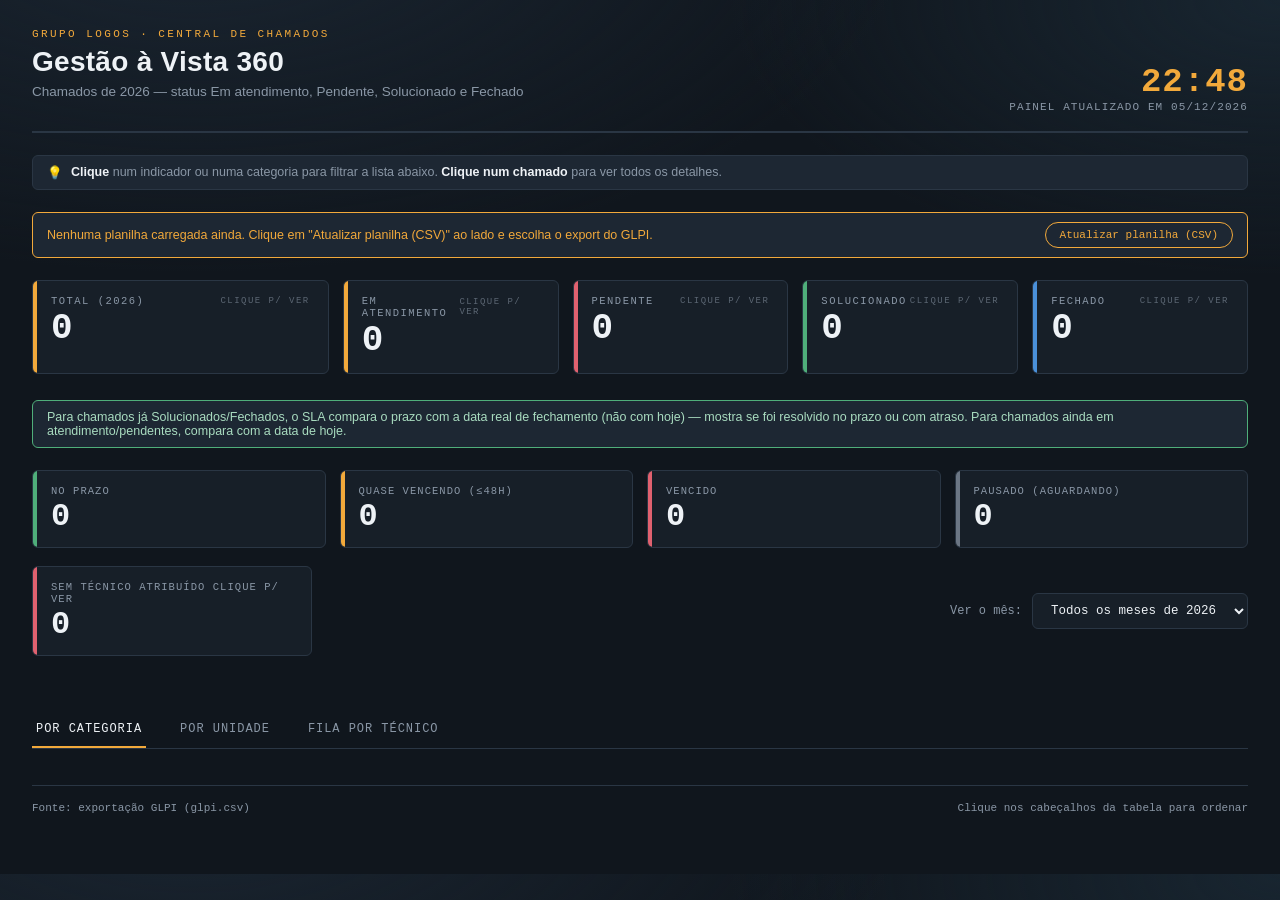
==== index.html @ e7ad9d47 "[FEAT] Atualização de arquivos principais" ====
<!DOCTYPE html>
<html lang="pt-BR">
<head>
    <meta charset="UTF-8">
    <meta name="viewport" content="width=device-width, initial-scale=1.0">
    <title>Gestão à Vista 360 · Central de Chamados</title>
    <!-- Importa o arquivo de estilos externo -->
    <link rel="stylesheet" href="assets/style.css">
</head>
<body>

<header>
  <div>
    <p class="brand-eyebrow">Grupo Logos · Central de Chamados</p>
    <h1>Gestão à Vista 360</h1>
    <p class="subtitle">Chamados de 2026 — status Em atendimento, Pendente, Solucionado e Fechado</p>
  </div>
  <div class="board-clock">
    <div class="big" id="clock">--:--</div>
    <div class="small" id="dateline">carregando</div>
  </div>
</header>

<div class="hint">💡 <span><b>Clique</b> num indicador ou numa categoria para filtrar a lista abaixo. <b>Clique num chamado</b> para ver todos os detalhes.</span></div>
<div class="hint" id="dados-atualizados" style="color:var(--amber); border-color:var(--amber); display:flex; justify-content:space-between; align-items:center; gap:14px; flex-wrap:wrap;">
  <span id="dados-atualizados-texto">Carregando...</span>
  <span style="display:flex; align-items:center; gap:8px;">
    <input type="file" id="input-csv" accept=".csv" style="display:none;">
    <button id="btn-escolher-csv" style="background:var(--panel-2); border:1px solid var(--amber); color:var(--amber); font-family:var(--mono); font-size:11px; padding:6px 14px; border-radius:20px; cursor:pointer; white-space:nowrap;">Atualizar planilha (CSV)</button>
  </span>
</div>

<div class="kpi-strip">
  <div class="kpi total" data-status="__all__">
    <div class="label">Total (2026) <span class="tap">clique p/ ver</span></div>
    <div class="value" id="kpi-total">0</div>
  </div>
  <div class="kpi atend" data-status="Em atendimento (atribuído)">
    <div class="label">Em atendimento <span class="tap">clique p/ ver</span></div>
    <div class="value" id="kpi-atend">0</div>
  </div>
  <div class="kpi pend" data-status="Pendente">
    <div class="label">Pendente <span class="tap">clique p/ ver</span></div>
    <div class="value" id="kpi-pend">0</div>
  </div>
  <div class="kpi solved" data-status="Solucionado">
    <div class="label">Solucionado <span class="tap">clique p/ ver</span></div>
    <div class="value" id="kpi-solved">0</div>
  </div>
  <div class="kpi closed" data-status="Fechado">
    <div class="label">Fechado <span class="tap">clique p/ ver</span></div>
    <div class="value" id="kpi-closed">0</div>
  </div>
</div>

<div class="hint" style="border-color:var(--st-solved); color:#a9dcc0; margin-top:14px;">
  Para chamados já Solucionados/Fechados, o SLA compara o prazo com a data real de fechamento (não com hoje) — mostra se foi resolvido no prazo ou com atraso. Para chamados ainda em atendimento/pendentes, compara com a data de hoje.
</div>

<div class="sla-strip">
  <div class="sla-kpi ok" data-sla="ok">
    <div class="label">No prazo</div>
    <div class="value" id="sla-ok">0</div>
  </div>
  <div class="sla-kpi warn" data-sla="warn">
    <div class="label">Quase vencendo (≤48h)</div>
    <div class="value" id="sla-warn">0</div>
  </div>
  <div class="sla-kpi crit" data-sla="crit">
    <div class="label">Vencido</div>
    <div class="value" id="sla-crit">0</div>
  </div>
  <div class="sla-kpi paused" data-sla="paused">
    <div class="label">Pausado (aguardando)</div>
    <div class="value" id="sla-paused">0</div>
  </div>
</div>

<div class="atrib-mes-row">
  <div class="sla-kpi crit" id="kpi-sem-tecnico-card" style="max-width:280px;">
    <div class="label">Sem técnico atribuído <span class="tap">clique p/ ver</span></div>
    <div class="value" id="kpi-sem-tecnico">0</div>
  </div>
  <div class="mes-picker">
    <label for="filtro-mes">Ver o mês:</label>
    <select id="filtro-mes"><option value="">Todos os meses de 2026</option></select>
  </div>
</div>

<div class="category-grid" id="category-grid"></div>

<div class="filter-bar" id="filter-bar">
  <span>Filtrando por:</span>
  <span class="chip" id="chip-cat" style="display:none"></span>
  <span class="chip" id="chip-status" style="display:none"></span>
  <span class="chip" id="chip-sla" style="display:none"></span>
  <span class="chip" id="chip-atrib" style="display:none"></span>
  <button id="clear-filters">Limpar filtro ✕</button>
</div>

<div class="view-tabs">
  <button class="on" data-view="categoria">Por categoria</button>
  <button data-view="unidade">Por unidade</button>
  <button data-view="tecnico">Fila por técnico</button>
</div>

<div class="view on" id="view-categoria">
  <div id="sections"></div>
</div>

<div class="view" id="view-unidade">
  <div class="category-grid" id="unidade-cards"></div>
  <div id="unidade-sections" style="margin-top:22px;"></div>
</div>

<div class="view" id="view-tecnico">
  <div class="queue-legend">
    <span><i style="background:var(--st-pend)"></i>Prioridade Alta</span>
    <span><i style="background:var(--st-atend)"></i>Prioridade Média</span>
    <span><i style="background:var(--compras)"></i>Prioridade Baixa</span>
    <span style="margin-left:auto">Ordem: prioridade → mais tempo em aberto primeiro</span>
  </div>
  <div class="queue-grid" id="queue-grid"></div>

  <div class="section-head" style="margin-top:30px;">
    <h2 style="color:var(--st-pend)"><span class="dot" style="background:var(--st-pend)"></span>Sem técnico — precisa de atribuição</h2>
    <span class="section-count">agrupado por filial, com o técnico que historicamente atende cada uma</span>
  </div>
  <div class="queue-grid" id="unassigned-grid"></div>
</div>

<div class="overlay" id="overlay">
  <div class="modal">
    <button class="close" id="modal-close">✕</button>
    <div id="modal-body"></div>
  </div>
</div>

<footer>
  <span>Fonte: exportação GLPI (glpi.csv)</span>
  <span>Clique nos cabeçalhos da tabela para ordenar</span>
</footer>

<!-- Importa os scripts externos -->
<script src="assets/app.js"></script>
</body>
</html>
---- assets/style.css ----
:root{
--bg: #10161d;
--panel: #171f28;
--panel-2: #1d2733;
--line: #2a3644;
--text: #eef2f6;
--text-dim: #8a97a6;
--amber: #f2a93b;
--compras: #4fae7a;
--frotas: #4a90d9;
--viagens: #d98a4a;
--vexpenses: #a879e0;
--manutencao: #3fb6c4;
--st-novo: #4a90d9;
--st-atend: #f2a93b;
--st-pend: #e0616f;
--st-solved: #4fae7a;
--mono: ui-monospace, "SFMono-Regular", "Consolas", "Menlo", "Liberation Mono", monospace;
--sans: "Segoe UI", -apple-system, "Helvetica Neue", Arial, sans-serif;
}
*{box-sizing:border-box;}
body{
margin:0;
background:
    radial-gradient(1200px 600px at 15% -10%, #1a2531 0%, transparent 60%),
    radial-gradient(1000px 500px at 100% 0%, #182530 0%, transparent 55%),
    var(--bg);
color:var(--text);
font-family:var(--sans);
padding:28px 32px 60px;
}

header{
display:flex; justify-content:space-between; align-items:flex-end;
border-bottom:2px solid var(--line); padding-bottom:18px; margin-bottom:22px;
flex-wrap:wrap; gap:16px;
}
.brand-eyebrow{
font-family:var(--mono); letter-spacing:.22em; font-size:11px;
color:var(--amber); text-transform:uppercase; margin:0 0 6px;
}
h1{ margin:0; font-size:28px; letter-spacing:.01em; font-weight:700; }
.subtitle{ color:var(--text-dim); font-size:13.5px; margin-top:6px; }
.board-clock{ text-align:right; font-family:var(--mono); }
.board-clock .big{ font-size:34px; font-weight:700; color:var(--amber); letter-spacing:.03em; }
.board-clock .small{ font-size:11px; color:var(--text-dim); letter-spacing:.1em; text-transform:uppercase; }

.hint{
display:flex; align-items:center; gap:8px;
background:var(--panel-2); border:1px solid var(--line); border-radius:6px;
padding:9px 14px; margin-bottom:22px; font-size:12.5px; color:var(--text-dim);
}
.hint b{ color:var(--text); }

/* ---------- KPI STRIP (clickable) ---------- */
.kpi-strip{ display:grid; grid-template-columns: 1.1fr repeat(4, 0.8fr); gap:14px; margin-bottom:26px; }
.kpi{
background:var(--panel); border:1px solid var(--line); border-radius:6px;
padding:14px 18px; position:relative; overflow:hidden; cursor:pointer;
transition:border-color .15s, transform .15s, background .15s;
}
.kpi:hover{ transform:translateY(-2px); background:var(--panel-2); }
.kpi.active{ border-color:var(--kpi-color); box-shadow:0 0 0 1px var(--kpi-color) inset; }
.kpi::before{ content:""; position:absolute; left:0; top:0; bottom:0; width:4px; background:var(--kpi-color); }
.kpi.total{ --kpi-color: var(--amber); }
.kpi.atend{ --kpi-color: var(--st-atend); }
.kpi.pend{ --kpi-color: var(--st-pend); }
.kpi.solved{ --kpi-color: var(--st-solved); }
.kpi.closed{ --kpi-color: var(--st-novo); }
.kpi .label{
font-family:var(--mono); font-size:10.5px; letter-spacing:.14em; text-transform:uppercase; color:var(--text-dim);
display:flex; justify-content:space-between; align-items:center;
}
.kpi .label .tap{ font-size:9px; opacity:.6; }
.kpi .value{ font-family:var(--mono); font-size:36px; font-weight:700; margin-top:4px; line-height:1; }

/* ---------- CATEGORY BOARD CARDS ---------- */
.category-grid{ display:grid; grid-template-columns: repeat(auto-fit, minmax(190px, 1fr)); gap:16px; margin-bottom:8px; }
.cat-card{
background:var(--panel); border:1px solid var(--line); border-radius:8px;
padding:16px 18px 14px; cursor:pointer; transition:border-color .15s, transform .15s;
}
.cat-card:hover{ transform:translateY(-2px); }
.cat-card.active{ border-color: var(--cat-color); box-shadow: 0 0 0 1px var(--cat-color) inset; }
.cat-card .dot{
display:inline-block; width:9px; height:9px; border-radius:50%;
background:var(--cat-color); margin-right:8px; vertical-align:middle; box-shadow: 0 0 8px var(--cat-color);
}
.cat-card .cat-name{ font-size:13px; font-weight:600; letter-spacing:.02em; text-transform:uppercase; color:var(--text); }
.cat-card .flap{ font-family:var(--mono); font-size:44px; font-weight:700; color:var(--cat-color); margin:8px 0 10px; line-height:1; }
.mini-bars{ display:flex; gap:5px; height:6px; border-radius:3px; overflow:hidden; background:var(--line); }
.mini-bars span{ display:block; height:100%; }
.cat-legend{ display:flex; flex-wrap:wrap; gap:4px 10px; margin-top:8px; font-family:var(--mono); font-size:10px; color:var(--text-dim); line-height:1.6; }
.cat-legend b{ color:var(--text); font-weight:600; }

/* ---------- ACTIVE FILTER BAR ---------- */
.filter-bar{
display:none; align-items:center; gap:10px; margin:18px 0 6px;
font-family:var(--mono); font-size:12px; color:var(--text-dim);
}
.filter-bar.show{ display:flex; }
.filter-bar .chip{
background:var(--panel-2); border:1px solid var(--amber); color:var(--amber);
padding:4px 10px; border-radius:20px;
}
.filter-bar button{
background:none; border:1px solid var(--line); color:var(--text-dim);
font-family:var(--mono); font-size:11px; padding:4px 10px; border-radius:20px; cursor:pointer;
}
.filter-bar button:hover{ color:var(--text); border-color:var(--text-dim); }

/* ---------- SECTION ---------- */
.section{ margin-top:22px; }
.section-head{ display:flex; align-items:center; justify-content:space-between; margin-bottom:12px; flex-wrap:wrap; gap:10px; }
.section-head h2{ font-size:16px; margin:0; display:flex; align-items:center; gap:10px; text-transform:uppercase; letter-spacing:.04em; }
.section-head h2 .dot{ width:11px; height:11px; border-radius:50%; box-shadow:0 0 8px currentColor;}
.section-count{ font-family:var(--mono); font-size:12px; color:var(--text-dim); }

table{ width:100%; border-collapse:collapse; background:var(--panel); border:1px solid var(--line); border-radius:8px; overflow:hidden; }
thead th{
text-align:left; font-family:var(--mono); font-size:10.5px; letter-spacing:.08em; text-transform:uppercase;
color:var(--text-dim); font-weight:600; padding:10px 14px; border-bottom:1px solid var(--line);
cursor:pointer; user-select:none; white-space:nowrap;
}
thead th:hover{ color:var(--amber); }
tbody td{ padding:10px 14px; border-bottom:1px solid var(--line); font-size:13px; vertical-align:top; }
tbody tr{ cursor:pointer; }
tbody tr:last-child td{ border-bottom:none; }
tbody tr:hover{ background:var(--panel-2); }
td.id{ font-family:var(--mono); color:var(--text-dim); white-space:nowrap; }
td.assunto{ font-weight:600; }
td.assunto small{ display:block; font-weight:400; color:var(--text-dim); margin-top:2px; }

.badge{ display:inline-block; padding:3px 9px; border-radius:20px; font-size:10.5px; font-family:var(--mono); letter-spacing:.03em; white-space:nowrap; }
.badge.st-Novo{ background:rgba(74,144,217,.15); color:var(--st-novo); border:1px solid rgba(74,144,217,.4);}
.badge.st-Em-atendimento{ background:rgba(242,169,59,.15); color:var(--st-atend); border:1px solid rgba(242,169,59,.4);}
.badge.st-Pendente{ background:rgba(224,97,111,.15); color:var(--st-pend); border:1px solid rgba(224,97,111,.4);}
.badge.st-Solucionado{ background:rgba(79,174,122,.15); color:var(--st-solved); border:1px solid rgba(79,174,122,.4);}
.badge.st-Fechado{ background:rgba(74,144,217,.15); color:var(--st-novo); border:1px solid rgba(74,144,217,.4);}

.prio{ font-size:12px; font-weight:600; }
.prio-Alta{ color:#e0616f; }
.prio-Média{ color:#f2a93b; }
.prio-Baixa{ color:#7fb99a; }

.empty-flap{
background:var(--panel); border:1px dashed var(--line); border-radius:8px;
padding:36px 20px; text-align:center; color:var(--text-dim); font-family:var(--mono); font-size:12.5px; letter-spacing:.05em;
}
.empty-flap .zero{ font-size:30px; color:var(--text-dim); display:block; margin-bottom:6px; }

/* ---------- VIEW TABS ---------- */
.view-tabs{ display:flex; gap:8px; margin:30px 0 18px; border-bottom:1px solid var(--line); }
.view-tabs button{
background:none; border:none; color:var(--text-dim); font-family:var(--mono); font-size:12px;
letter-spacing:.08em; text-transform:uppercase; padding:10px 4px; margin-right:22px; cursor:pointer;
border-bottom:2px solid transparent;
}
.view-tabs button.on{ color:var(--text); border-bottom-color:var(--amber); }
.view{ display:none; }
.view.on{ display:block; }

/* ---------- QUEUE BY TECHNICIAN ---------- */
.queue-legend{
display:flex; gap:18px; flex-wrap:wrap; margin-bottom:16px; font-family:var(--mono); font-size:11px; color:var(--text-dim);
}
.queue-legend span{ display:flex; align-items:center; gap:6px; }
.queue-legend i{ width:10px; height:10px; border-radius:50%; display:inline-block; }
.queue-grid{ display:grid; grid-template-columns: repeat(auto-fill, minmax(300px, 1fr)); gap:16px; }
.person-col{
background:var(--panel); border:1px solid var(--line); border-radius:8px; overflow:hidden;
display:flex; flex-direction:column;
}
.person-col.unassigned{ border-color:var(--st-pend); }
.person-head{
padding:12px 14px; border-bottom:1px solid var(--line); background:var(--panel-2);
}
.person-head .name{ font-weight:700; font-size:13.5px; }
.person-head .meta{ font-family:var(--mono); font-size:10.5px; color:var(--text-dim); margin-top:4px; display:flex; gap:10px; }
.person-head .meta b{ color:var(--text); }
.queue-list{ list-style:none; margin:0; padding:0; max-height:520px; overflow-y:auto; }
.queue-item{
padding:10px 14px; border-bottom:1px solid var(--line); border-left:3px solid var(--prio-color);
cursor:pointer; font-size:12.5px;
}
.queue-item:last-child{ border-bottom:none; }
.queue-item:hover{ background:var(--panel-2); }
.queue-item .row1{ display:flex; justify-content:space-between; align-items:baseline; gap:8px; }
.queue-item .pos{ font-family:var(--mono); font-size:10px; color:var(--text-dim); }
.queue-item .assunto{ font-weight:600; margin-top:3px; }
.queue-item .assunto small{ display:block; font-weight:400; color:var(--text-dim); margin-top:1px; }
.queue-item .row2{ display:flex; gap:8px; margin-top:6px; align-items:center; flex-wrap:wrap; }
.age-pill{ font-family:var(--mono); font-size:10px; padding:2px 7px; border-radius:12px; border:1px solid var(--line); color:var(--text-dim); }
.age-pill.warn{ color:var(--st-atend); border-color:var(--st-atend); }
.age-pill.crit{ color:var(--st-pend); border-color:var(--st-pend); }
.cat-tag{ font-family:var(--mono); font-size:10px; color:var(--text-dim); }
.queue-empty{ padding:24px 14px; text-align:center; color:var(--text-dim); font-size:12px; font-family:var(--mono); }
.unassigned-tag{
display:inline-block; font-family:var(--mono); font-size:10.5px; padding:2px 8px;
border-radius:12px; background:rgba(224,97,111,.15); color:var(--st-pend); border:1px solid rgba(224,97,111,.4);
}
.branch-group-head{
padding:8px 14px; background:var(--panel); border-bottom:1px solid var(--line);
font-family:var(--mono); font-size:10.5px; letter-spacing:.06em; text-transform:uppercase; color:var(--text-dim);
display:flex; justify-content:space-between; gap:8px; flex-wrap:wrap;
}
.branch-group-head b{ color:var(--text); }
.branch-group-head .sug{ color:var(--amber); }

/* ---------- SLA ---------- */
.sla-strip{
display:grid; grid-template-columns: repeat(4, 1fr); gap:14px; margin-bottom:18px;
}
.atrib-mes-row{
display:flex; justify-content:space-between; align-items:center; gap:14px; margin-bottom:26px; flex-wrap:wrap;
}
.mes-picker{ display:flex; align-items:center; gap:10px; font-family:var(--mono); font-size:12px; color:var(--text-dim); }
.mes-picker select{
background:var(--panel); color:var(--text); border:1px solid var(--line); border-radius:6px;
padding:9px 14px; font-family:var(--mono); font-size:12.5px; cursor:pointer;
}
.mes-picker select:hover{ border-color:var(--amber); }
.sla-kpi{
background:var(--panel); border:1px solid var(--line); border-radius:6px;
padding:14px 18px; position:relative; overflow:hidden; cursor:pointer;
transition:border-color .15s, transform .15s, background .15s;
}
.sla-kpi:hover{ transform:translateY(-2px); background:var(--panel-2); }
.sla-kpi.active{ border-color:var(--sla-color); box-shadow:0 0 0 1px var(--sla-color) inset; }
.sla-kpi::before{ content:""; position:absolute; left:0; top:0; bottom:0; width:4px; background:var(--sla-color); }
.sla-kpi.ok{ --sla-color: #4fae7a; }
.sla-kpi.warn{ --sla-color: var(--st-atend); }
.sla-kpi.crit{ --sla-color: var(--st-pend); }
.sla-kpi.paused{ --sla-color: #6b7684; }
.sla-kpi .label{ font-family:var(--mono); font-size:10.5px; letter-spacing:.1em; text-transform:uppercase; color:var(--text-dim); }
.sla-kpi .value{ font-family:var(--mono); font-size:32px; font-weight:700; margin-top:4px; line-height:1; }

.sla-badge{
display:inline-block; font-family:var(--mono); font-size:10px; padding:2px 8px; border-radius:12px;
border:1px solid var(--line); white-space:nowrap;
}
.sla-badge.ok{ color:#4fae7a; border-color:rgba(79,174,122,.4); background:rgba(79,174,122,.12); }
.sla-badge.warn{ color:var(--st-atend); border-color:rgba(242,169,59,.4); background:rgba(242,169,59,.12); }
.sla-badge.crit{ color:var(--st-pend); border-color:rgba(224,97,111,.4); background:rgba(224,97,111,.12); }
.sla-badge.paused{ color:var(--text-dim); border-color:var(--line); background:var(--panel-2); }
.prazo-date{ font-family:var(--mono); font-size:10.5px; color:var(--text-dim); display:block; margin-top:3px; }

footer{
margin-top:36px; padding-top:16px; border-top:1px solid var(--line);
display:flex; justify-content:space-between; color:var(--text-dim); font-size:11px;
font-family:var(--mono); flex-wrap:wrap; gap:8px;
}

/* ---------- MODAL (detalhe do chamado) ---------- */
.overlay{
display:none; position:fixed; inset:0; background:rgba(8,11,15,.72);
align-items:center; justify-content:center; z-index:50; padding:20px;
}
.overlay.show{ display:flex; }
.modal{
background:var(--panel); border:1px solid var(--line); border-radius:10px;
width:100%; max-width:520px; padding:22px 24px; position:relative;
box-shadow:0 20px 60px rgba(0,0,0,.5);
}
.modal .close{
position:absolute; top:14px; right:16px; background:none; border:none;
color:var(--text-dim); font-size:20px; cursor:pointer; line-height:1;
}
.modal .close:hover{ color:var(--text); }
.modal .m-id{ font-family:var(--mono); color:var(--amber); font-size:12px; letter-spacing:.08em; }
.modal h3{ margin:6px 0 16px; font-size:19px; line-height:1.3; }
.modal .grid{ display:grid; grid-template-columns: 1fr 1fr; gap:12px 18px; }
.modal .field{ font-size:13px; }
.modal .field .k{ font-family:var(--mono); font-size:10px; text-transform:uppercase; letter-spacing:.08em; color:var(--text-dim); margin-bottom:3px; }
.modal .field .v{ color:var(--text); }
.modal .full{ grid-column: 1 / -1; }

@media (max-width: 980px){ .kpi-strip, .category-grid{ grid-template-columns: repeat(2,1fr); } }
@media (max-width: 600px){
.kpi-strip, .category-grid{ grid-template-columns: 1fr; }
header{flex-direction:column; align-items:flex-start;}
.board-clock{text-align:left;}
.modal .grid{ grid-template-columns: 1fr; }
}
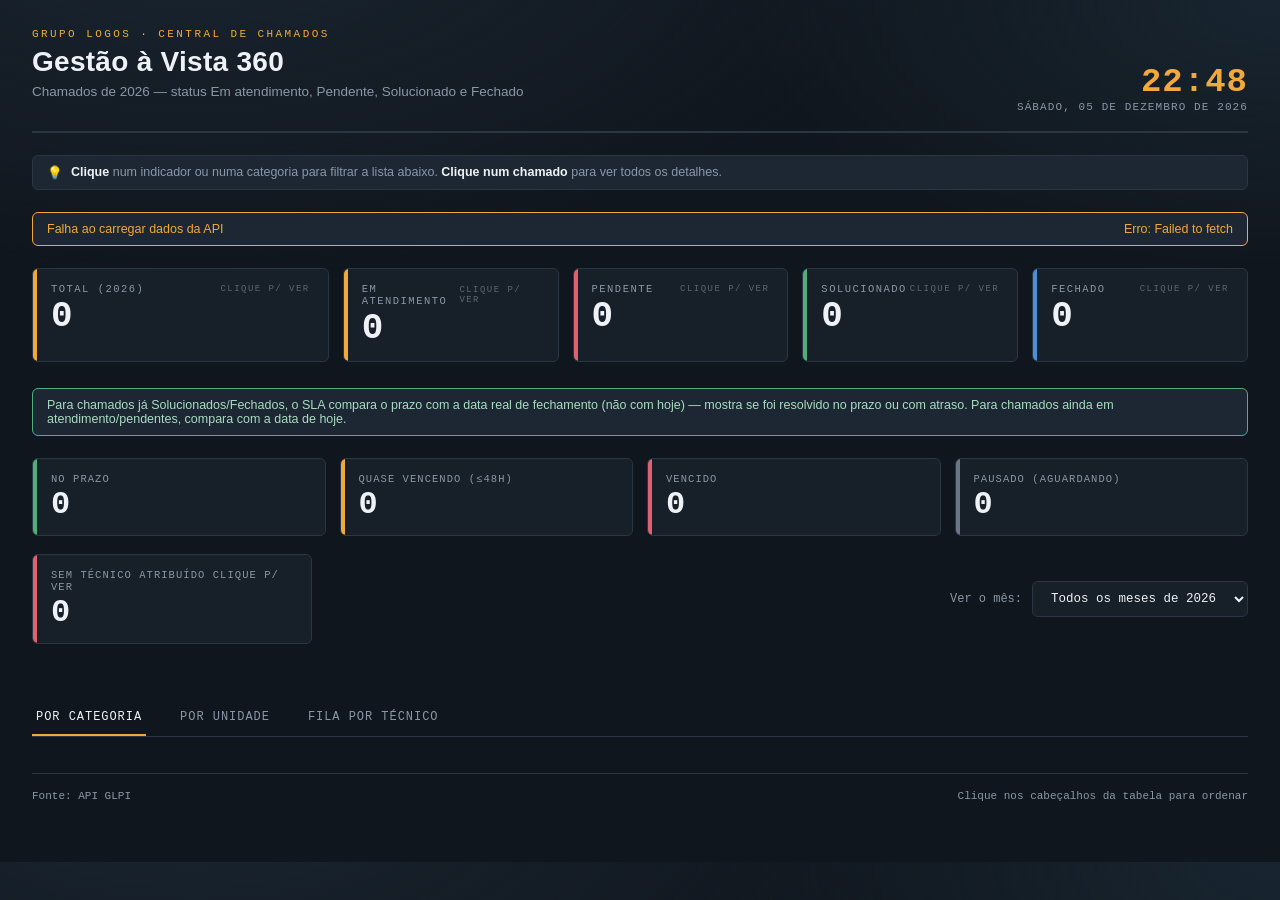
==== commit f014fc0d: "[FEAT] Implementação da API GLPI Neste index.html os dados não sçao mais alimentados por planilhas ." ====
--- a/index.html
+++ b/index.html
@@ -25,8 +25,9 @@
 <div class="hint" id="dados-atualizados" style="color:var(--amber); border-color:var(--amber); display:flex; justify-content:space-between; align-items:center; gap:14px; flex-wrap:wrap;">
   <span id="dados-atualizados-texto">Carregando...</span>
   <span style="display:flex; align-items:center; gap:8px;">
-    <input type="file" id="input-csv" accept=".csv" style="display:none;">
-    <button id="btn-escolher-csv" style="background:var(--panel-2); border:1px solid var(--amber); color:var(--amber); font-family:var(--mono); font-size:11px; padding:6px 14px; border-radius:20px; cursor:pointer; white-space:nowrap;">Atualizar planilha (CSV)</button>
+  </span>
+  <span id="dados-sync-texto">
+      Sincronizando...
   </span>
 </div>
 
@@ -137,11 +138,11 @@
 </div>
 
 <footer>
-  <span>Fonte: exportação GLPI (glpi.csv)</span>
+  <span>Fonte: API GLPI</span>
   <span>Clique nos cabeçalhos da tabela para ordenar</span>
 </footer>
 
 <!-- Importa os scripts externos -->
-<script src="assets/app.js"></script>
+<script type="module" src="assets/app.js"></script>
 </body>
 </html>
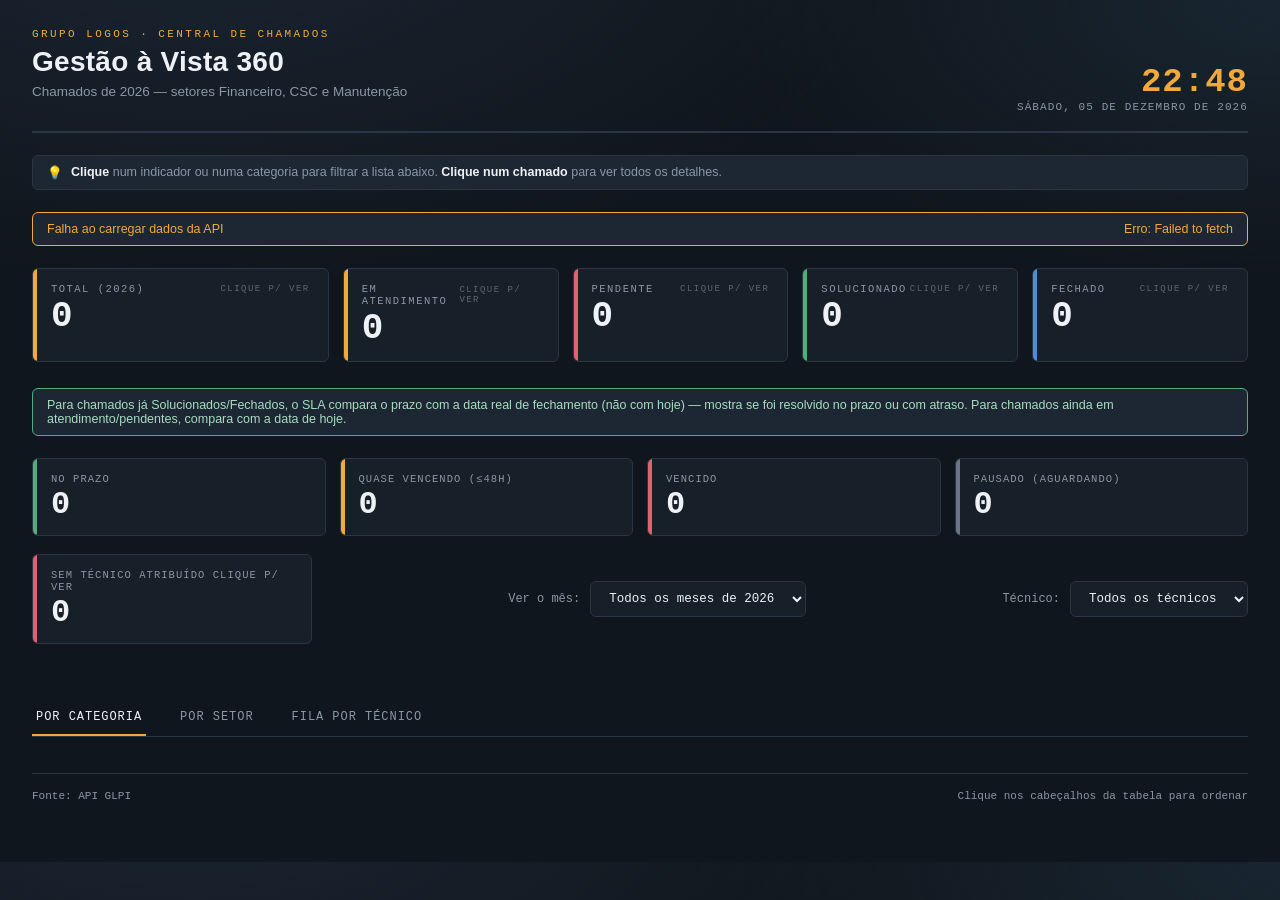
==== commit 06e59b8f: "[FEAT] Frontend consome setor/categoria/tecnicos da API (fim da adivinhacao por titulo) - setor e ca" ====
--- a/index.html
+++ b/index.html
@@ -13,7 +13,7 @@
   <div>
     <p class="brand-eyebrow">Grupo Logos · Central de Chamados</p>
     <h1>Gestão à Vista 360</h1>
-    <p class="subtitle">Chamados de 2026 — status Em atendimento, Pendente, Solucionado e Fechado</p>
+    <p class="subtitle">Chamados de 2026 — setores Financeiro, CSC e Manutenção</p>
   </div>
   <div class="board-clock">
     <div class="big" id="clock">--:--</div>
@@ -86,6 +86,10 @@
     <label for="filtro-mes">Ver o mês:</label>
     <select id="filtro-mes"><option value="">Todos os meses de 2026</option></select>
   </div>
+  <div class="mes-picker">
+    <label for="filtro-tecnico">Técnico:</label>
+    <select id="filtro-tecnico"><option value="">Todos os técnicos</option></select>
+  </div>
 </div>
 
 <div class="category-grid" id="category-grid"></div>
@@ -96,12 +100,13 @@
   <span class="chip" id="chip-status" style="display:none"></span>
   <span class="chip" id="chip-sla" style="display:none"></span>
   <span class="chip" id="chip-atrib" style="display:none"></span>
+  <span class="chip" id="chip-tec" style="display:none"></span>
   <button id="clear-filters">Limpar filtro ✕</button>
 </div>
 
 <div class="view-tabs">
   <button class="on" data-view="categoria">Por categoria</button>
-  <button data-view="unidade">Por unidade</button>
+  <button data-view="unidade">Por setor</button>
   <button data-view="tecnico">Fila por técnico</button>
 </div>
 
@@ -125,7 +130,7 @@
 
   <div class="section-head" style="margin-top:30px;">
     <h2 style="color:var(--st-pend)"><span class="dot" style="background:var(--st-pend)"></span>Sem técnico — precisa de atribuição</h2>
-    <span class="section-count">agrupado por filial, com o técnico que historicamente atende cada uma</span>
+    <span class="section-count">agrupado por setor</span>
   </div>
   <div class="queue-grid" id="unassigned-grid"></div>
 </div>
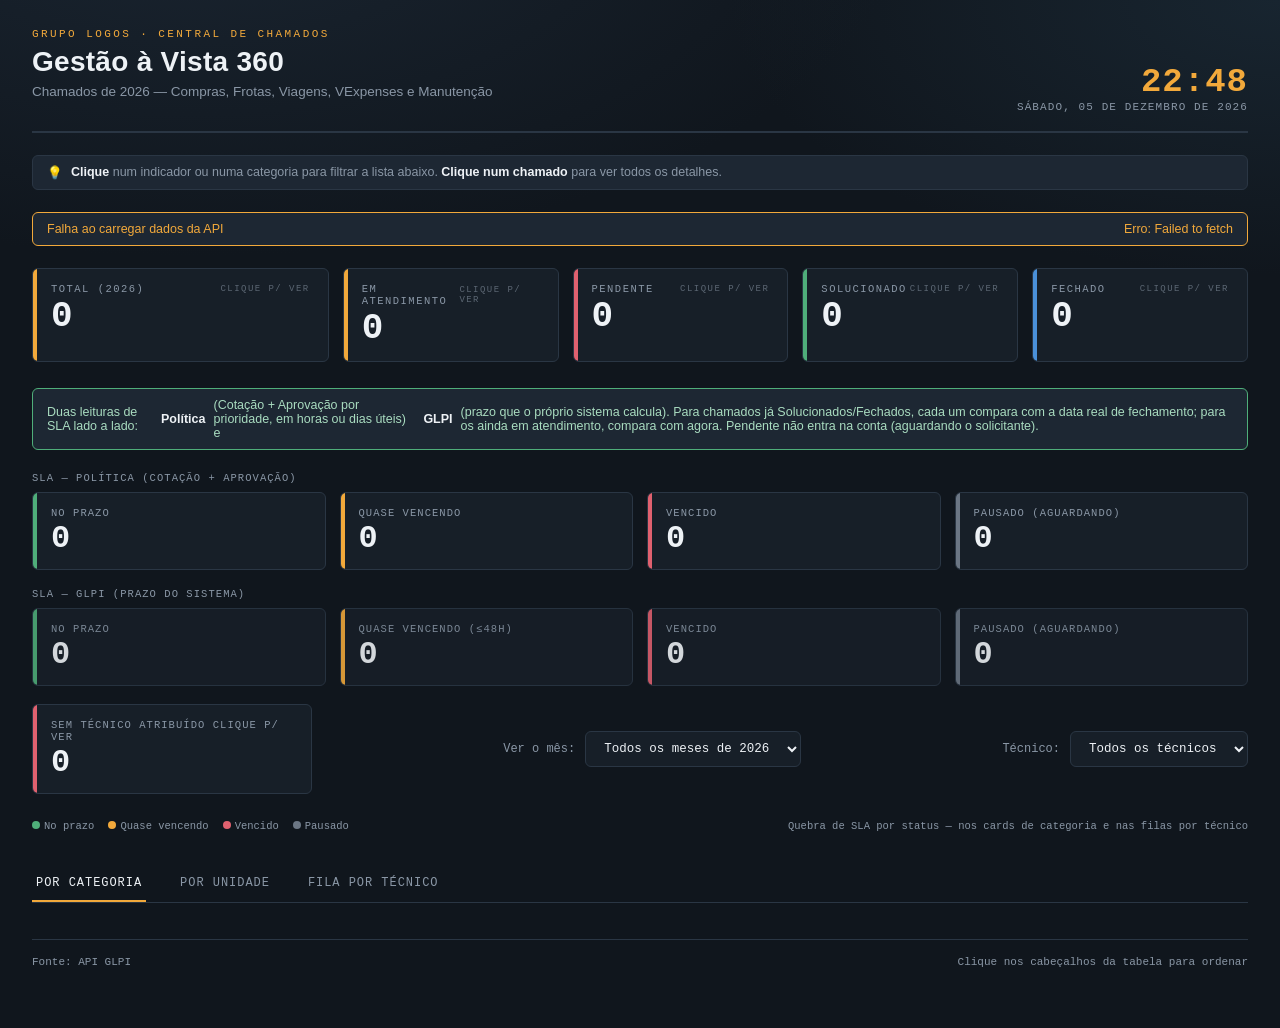
==== commit 4babbab5: "[FEAT] SLA duplo (Politica + GLPI), 5 categorias e classificacao hibrida - SLA lado a lado: Politica" ====
--- a/index.html
+++ b/index.html
@@ -13,7 +13,7 @@
   <div>
     <p class="brand-eyebrow">Grupo Logos · Central de Chamados</p>
     <h1>Gestão à Vista 360</h1>
-    <p class="subtitle">Chamados de 2026 — setores Financeiro, CSC e Manutenção</p>
+    <p class="subtitle">Chamados de 2026 — Compras, Frotas, Viagens, VExpenses e Manutenção</p>
   </div>
   <div class="board-clock">
     <div class="big" id="clock">--:--</div>
@@ -55,16 +55,17 @@
 </div>
 
 <div class="hint" style="border-color:var(--st-solved); color:#a9dcc0; margin-top:14px;">
-  Para chamados já Solucionados/Fechados, o SLA compara o prazo com a data real de fechamento (não com hoje) — mostra se foi resolvido no prazo ou com atraso. Para chamados ainda em atendimento/pendentes, compara com a data de hoje.
+  Duas leituras de SLA lado a lado: <b>Política</b> (Cotação + Aprovação por prioridade, em horas ou dias úteis) e <b>GLPI</b> (prazo que o próprio sistema calcula). Para chamados já Solucionados/Fechados, cada um compara com a data real de fechamento; para os ainda em atendimento, compara com agora. Pendente não entra na conta (aguardando o solicitante).
 </div>
 
+<div class="sla-row-label">SLA — Política (Cotação + Aprovação)</div>
 <div class="sla-strip">
   <div class="sla-kpi ok" data-sla="ok">
     <div class="label">No prazo</div>
     <div class="value" id="sla-ok">0</div>
   </div>
   <div class="sla-kpi warn" data-sla="warn">
-    <div class="label">Quase vencendo (≤48h)</div>
+    <div class="label">Quase vencendo</div>
     <div class="value" id="sla-warn">0</div>
   </div>
   <div class="sla-kpi crit" data-sla="crit">
@@ -77,6 +78,26 @@
   </div>
 </div>
 
+<div class="sla-row-label">SLA — GLPI (prazo do sistema)</div>
+<div class="sla-strip sla-strip-glpi">
+  <div class="sla-kpi ok">
+    <div class="label">No prazo</div>
+    <div class="value" id="sla-ok-glpi">0</div>
+  </div>
+  <div class="sla-kpi warn">
+    <div class="label">Quase vencendo (≤48h)</div>
+    <div class="value" id="sla-warn-glpi">0</div>
+  </div>
+  <div class="sla-kpi crit">
+    <div class="label">Vencido</div>
+    <div class="value" id="sla-crit-glpi">0</div>
+  </div>
+  <div class="sla-kpi paused">
+    <div class="label">Pausado (aguardando)</div>
+    <div class="value" id="sla-paused-glpi">0</div>
+  </div>
+</div>
+
 <div class="atrib-mes-row">
   <div class="sla-kpi crit" id="kpi-sem-tecnico-card" style="max-width:280px;">
     <div class="label">Sem técnico atribuído <span class="tap">clique p/ ver</span></div>
@@ -85,6 +106,7 @@
   <div class="mes-picker">
     <label for="filtro-mes">Ver o mês:</label>
     <select id="filtro-mes"><option value="">Todos os meses de 2026</option></select>
+    <span id="abertos-no-mes" style="color:var(--amber);"></span>
   </div>
   <div class="mes-picker">
     <label for="filtro-tecnico">Técnico:</label>
@@ -92,6 +114,13 @@
   </div>
 </div>
 
+<div class="sla-legend-mini">
+  <span><span class="pt" style="background:#4fae7a;"></span>No prazo</span>
+  <span><span class="pt" style="background:var(--st-atend);"></span>Quase vencendo</span>
+  <span><span class="pt" style="background:var(--st-pend);"></span>Vencido</span>
+  <span><span class="pt" style="background:#6b7684;"></span>Pausado</span>
+  <span style="margin-left:auto">Quebra de SLA por status — nos cards de categoria e nas filas por técnico</span>
+</div>
 <div class="category-grid" id="category-grid"></div>
 
 <div class="filter-bar" id="filter-bar">
@@ -106,7 +135,7 @@
 
 <div class="view-tabs">
   <button class="on" data-view="categoria">Por categoria</button>
-  <button data-view="unidade">Por setor</button>
+  <button data-view="unidade">Por unidade</button>
   <button data-view="tecnico">Fila por técnico</button>
 </div>
 
@@ -130,7 +159,7 @@
 
   <div class="section-head" style="margin-top:30px;">
     <h2 style="color:var(--st-pend)"><span class="dot" style="background:var(--st-pend)"></span>Sem técnico — precisa de atribuição</h2>
-    <span class="section-count">agrupado por setor</span>
+    <span class="section-count">agrupado por unidade, com o técnico que costuma atender</span>
   </div>
   <div class="queue-grid" id="unassigned-grid"></div>
 </div>
--- a/assets/style.css
+++ b/assets/style.css
@@ -93,6 +93,24 @@
 .cat-legend{ display:flex; flex-wrap:wrap; gap:4px 10px; margin-top:8px; font-family:var(--mono); font-size:10px; color:var(--text-dim); line-height:1.6; }
 .cat-legend b{ color:var(--text); font-weight:600; }
 
+/* ---------- SLA breakdown (nos cards e nas filas) ---------- */
+.cat-sla-breakdown{ margin-top:10px; padding-top:8px; border-top:1px solid var(--line); }
+.cat-sla-row{ display:flex; align-items:center; justify-content:space-between; gap:6px; font-family:var(--mono); font-size:10px; color:var(--text-dim); margin-top:6px; text-transform:uppercase; letter-spacing:.03em; }
+.cat-sla-subrow{ display:flex; align-items:center; justify-content:space-between; gap:6px; font-family:var(--mono); font-size:10px; color:var(--text-dim); margin-top:2px; padding-left:8px; }
+.cat-sla-subrow .rotulo-base{ color:var(--text-dim); opacity:.75; font-size:9.5px; }
+.cat-sla-row .rotulo{ white-space:nowrap; }
+.cat-sla-row .contagens, .cat-sla-subrow .contagens{ display:flex; gap:7px; }
+.cat-sla-row .contagens span, .cat-sla-subrow .contagens span{ display:inline-flex; align-items:center; gap:2px; }
+.cat-sla-row .pt, .cat-sla-subrow .pt{ width:6px; height:6px; border-radius:50%; display:inline-block; }
+
+.sla-row-label{ font-family:var(--mono); font-size:10.5px; letter-spacing:.1em; text-transform:uppercase; color:var(--text-dim); margin:14px 0 8px; }
+.sla-strip-glpi{ margin-bottom:18px; }
+.sla-strip-glpi .sla-kpi{ cursor:default; opacity:.88; }
+.sla-strip-glpi .sla-kpi:hover{ transform:none; background:var(--panel); }
+.sla-badge-linha{ display:flex; align-items:center; gap:8px; margin-top:3px; flex-wrap:wrap; }
+.sla-legend-mini{ display:flex; gap:14px; margin:10px 0 4px; font-family:var(--mono); font-size:10.5px; color:var(--text-dim); flex-wrap:wrap; }
+.sla-legend-mini .pt{ width:8px; height:8px; border-radius:50%; display:inline-block; margin-right:4px; }
+
 /* ---------- ACTIVE FILTER BAR ---------- */
 .filter-bar{
 display:none; align-items:center; gap:10px; margin:18px 0 6px;
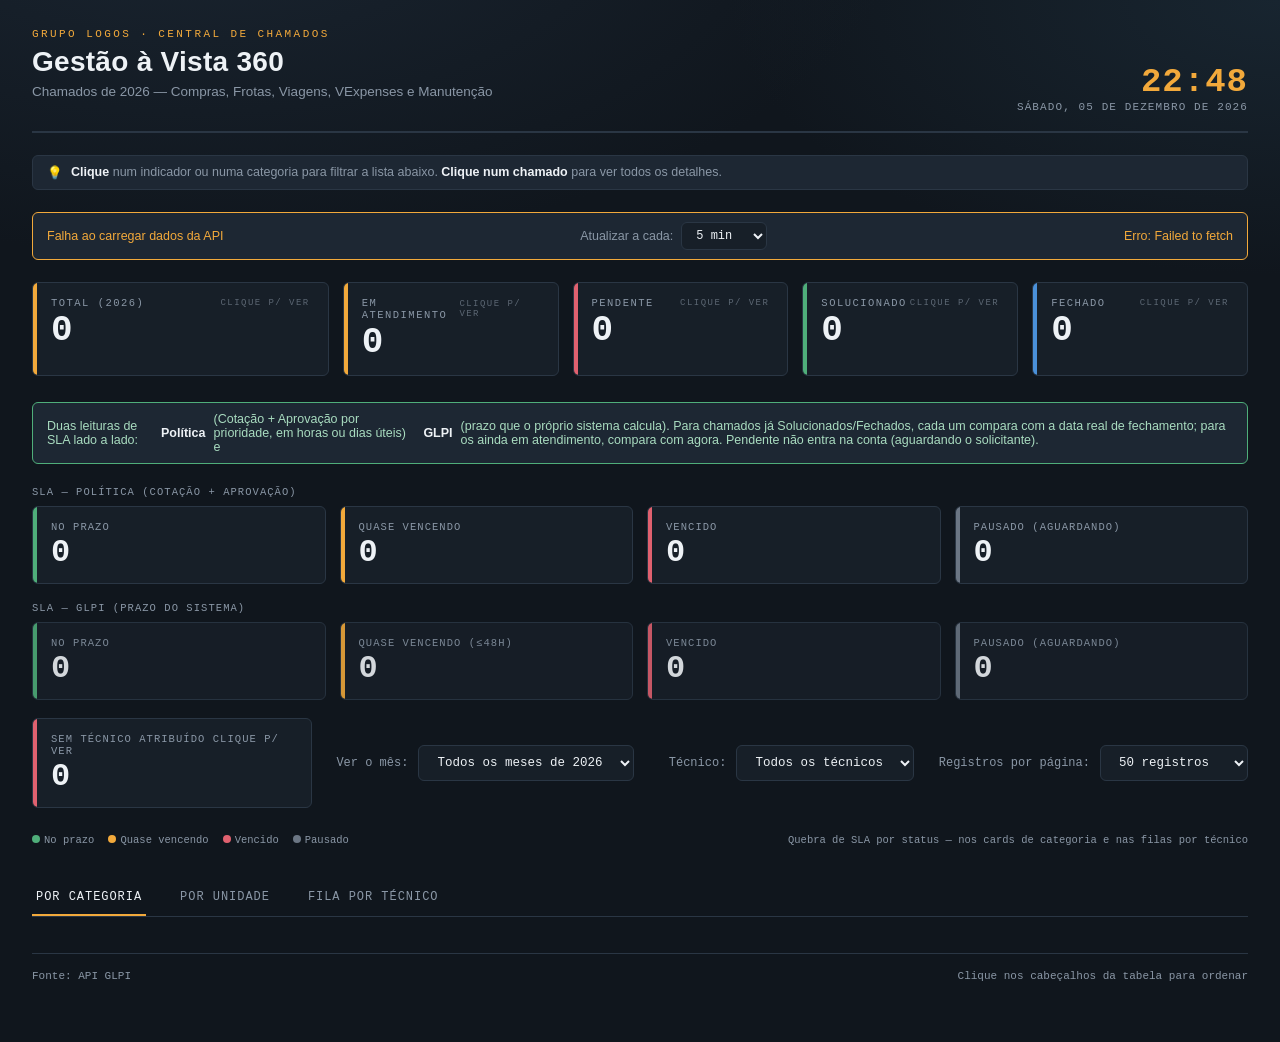
==== commit af4e7003: "[FEAT] Paginacao nas tabelas + intervalo de auto-atualizacao configuravel - select "Registros por pa" ====
--- a/index.html
+++ b/index.html
@@ -25,6 +25,13 @@
 <div class="hint" id="dados-atualizados" style="color:var(--amber); border-color:var(--amber); display:flex; justify-content:space-between; align-items:center; gap:14px; flex-wrap:wrap;">
   <span id="dados-atualizados-texto">Carregando...</span>
   <span style="display:flex; align-items:center; gap:8px;">
+    <label for="filtro-intervalo" style="color:var(--text-dim);">Atualizar a cada:</label>
+    <select id="filtro-intervalo">
+      <option value="300000" selected>5 min</option>
+      <option value="600000">10 min</option>
+      <option value="1800000">30 min</option>
+      <option value="3600000">1 hora</option>
+    </select>
   </span>
   <span id="dados-sync-texto">
       Sincronizando...
@@ -112,6 +119,15 @@
     <label for="filtro-tecnico">Técnico:</label>
     <select id="filtro-tecnico"><option value="">Todos os técnicos</option></select>
   </div>
+  <div class="mes-picker">
+    <label for="filtro-tamanho-pagina">Registros por página:</label>
+    <select id="filtro-tamanho-pagina">
+      <option value="5">5 registros</option>
+      <option value="10">10 registros</option>
+      <option value="50" selected>50 registros</option>
+      <option value="100">100 registros</option>
+    </select>
+  </div>
 </div>
 
 <div class="sla-legend-mini">
--- a/assets/style.css
+++ b/assets/style.css
@@ -167,6 +167,24 @@
 }
 .empty-flap .zero{ font-size:30px; color:var(--text-dim); display:block; margin-bottom:6px; }
 
+.table-pagination{
+display:flex; align-items:center; justify-content:center; gap:16px;
+padding:10px 14px; background:var(--panel); border:1px solid var(--line); border-top:none;
+border-radius:0 0 8px 8px; font-family:var(--mono); font-size:11.5px; color:var(--text-dim);
+}
+.table-pagination button{
+background:none; border:1px solid var(--line); color:var(--text-dim);
+font-family:var(--mono); font-size:11px; padding:5px 12px; border-radius:20px; cursor:pointer;
+}
+.table-pagination button:hover:not(:disabled){ color:var(--text); border-color:var(--amber); }
+.table-pagination button:disabled{ opacity:.4; cursor:default; }
+
+#dados-atualizados select{
+background:var(--panel); color:var(--text); border:1px solid var(--line); border-radius:6px;
+padding:5px 10px; font-family:var(--mono); font-size:12px; cursor:pointer;
+}
+#dados-atualizados select:hover{ border-color:var(--amber); }
+
 /* ---------- VIEW TABS ---------- */
 .view-tabs{ display:flex; gap:8px; margin:30px 0 18px; border-bottom:1px solid var(--line); }
 .view-tabs button{
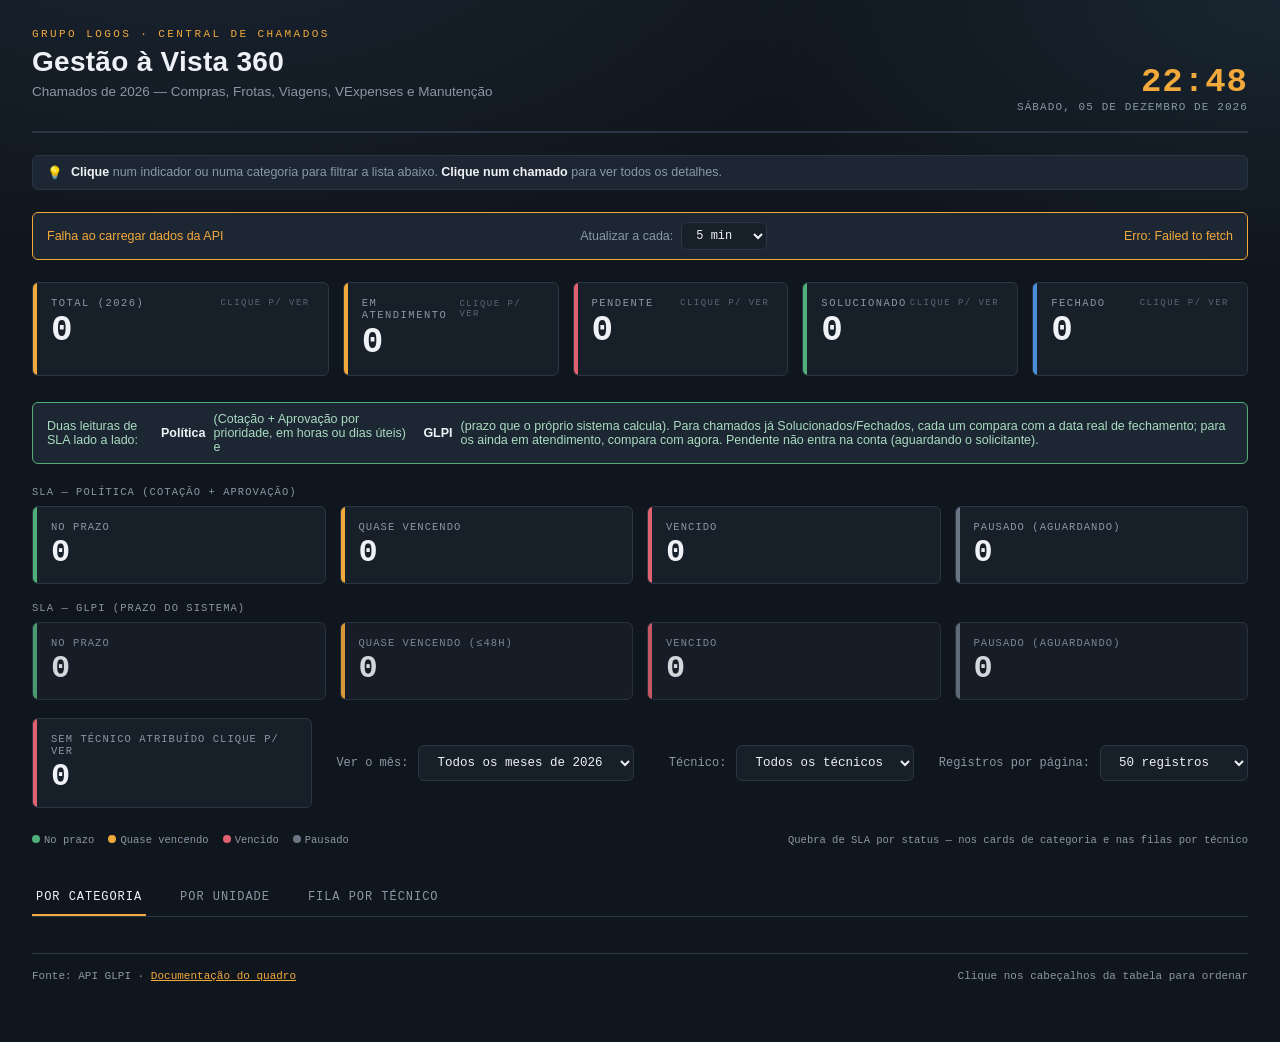
==== commit f8e8833a: "[DOCS] Documentacao do quadro (docs.html) + link no rodape do painel" ====
--- a/index.html
+++ b/index.html
@@ -188,7 +188,7 @@
 </div>
 
 <footer>
-  <span>Fonte: API GLPI</span>
+  <span>Fonte: API GLPI · <a href="docs.html" style="color:var(--amber)">Documentação do quadro</a></span>
   <span>Clique nos cabeçalhos da tabela para ordenar</span>
 </footer>
 
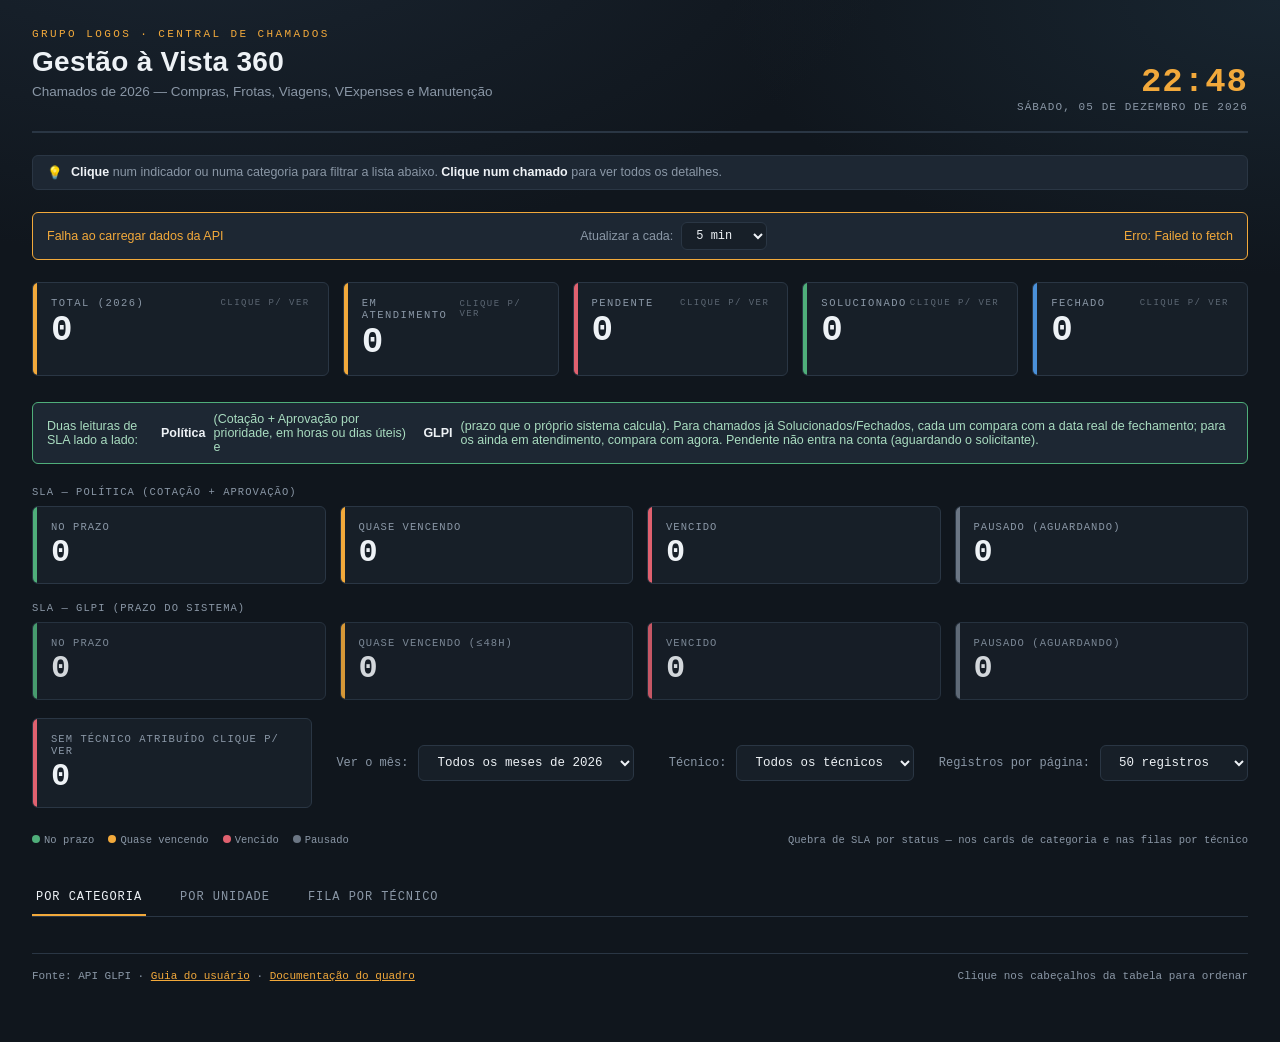
==== commit 57d18e73: "[DOCS] Guia do usuario (guia.html) + link no rodape do painel" ====
--- a/index.html
+++ b/index.html
@@ -188,7 +188,7 @@
 </div>
 
 <footer>
-  <span>Fonte: API GLPI · <a href="docs.html" style="color:var(--amber)">Documentação do quadro</a></span>
+  <span>Fonte: API GLPI · <a href="guia.html" style="color:var(--amber)">Guia do usuário</a> · <a href="docs.html" style="color:var(--amber)">Documentação do quadro</a></span>
   <span>Clique nos cabeçalhos da tabela para ordenar</span>
 </footer>
 
